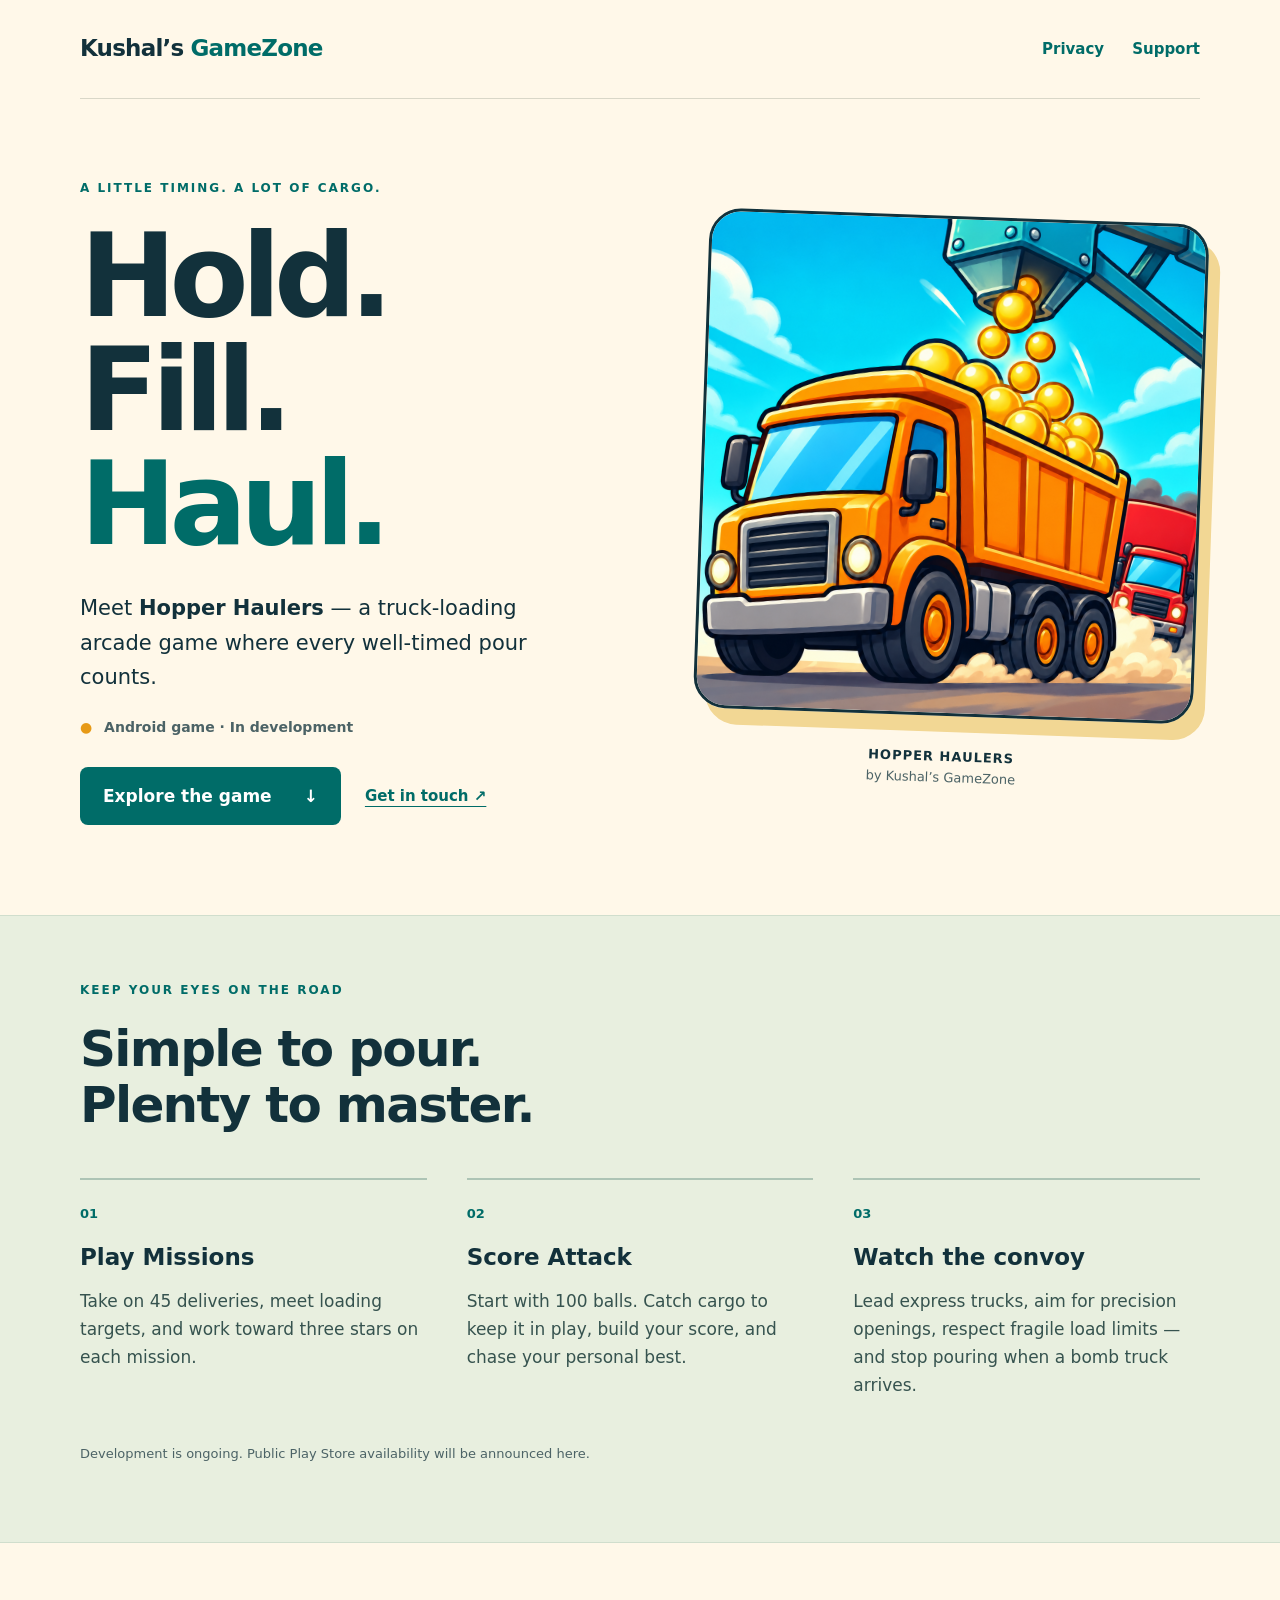
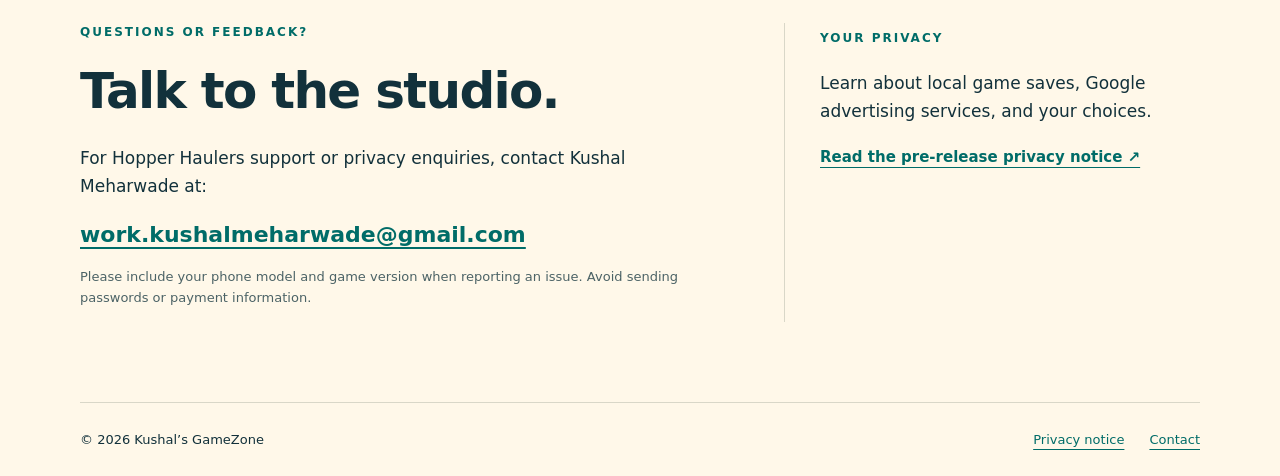
==== index.html @ 3ba084a1 "Publish studio website, pre-release privacy notice and app-ads.txt" ====
<!doctype html>
<html lang="en">
<head>
  <meta charset="utf-8"><meta name="viewport" content="width=device-width, initial-scale=1">
  <title>Kushal’s GameZone · Hopper Haulers</title>
  <meta name="description" content="Hopper Haulers by Kushal’s GameZone. Time your pour, load the trucks, and keep the cargo moving. Official game information, support and privacy.">
  <link rel="stylesheet" href="styles.css"><link rel="icon" href="hopper-haulers.png">
</head>
<body>
  <a class="skip" href="#main">Skip to content</a>
  <header class="site-header wrap"><a class="brand" href="./">Kushal’s <span>GameZone</span></a><nav aria-label="Main navigation"><a href="privacy.html">Privacy</a><a href="#support">Support</a></nav></header>
  <main id="main">
    <section class="hero wrap">
      <div><p class="eyebrow">A little timing. A lot of cargo.</p><h1>Hold.<br>Fill.<br><span>Haul.</span></h1><p class="intro">Meet <strong>Hopper Haulers</strong> — a truck-loading arcade game where every well-timed pour counts.</p><p class="release"><span aria-hidden="true">●</span> Android game · In development</p><div class="actions"><a class="button" href="#game">Explore the game <span aria-hidden="true">↓</span></a><a class="text-link" href="#support">Get in touch ↗</a></div></div>
      <figure class="game-art"><img src="hopper-haulers.png" width="1024" height="1024" alt="Hopper Haulers illustrated game icon"><figcaption>HOPPER HAULERS <span>by Kushal’s GameZone</span></figcaption></figure>
    </section>
    <section id="game" class="game-section"><div class="wrap"><p class="eyebrow">Keep your eyes on the road</p><h2>Simple to pour.<br>Plenty to master.</h2><div class="features"><article><span class="number">01</span><h3>Play Missions</h3><p>Take on 45 deliveries, meet loading targets, and work toward three stars on each mission.</p></article><article><span class="number">02</span><h3>Score Attack</h3><p>Start with 100 balls. Catch cargo to keep it in play, build your score, and chase your personal best.</p></article><article><span class="number">03</span><h3>Watch the convoy</h3><p>Lead express trucks, aim for precision openings, respect fragile load limits — and stop pouring when a bomb truck arrives.</p></article></div><p class="small">Development is ongoing. Public Play Store availability will be announced here.</p></div></section>
    <section id="support" class="support wrap"><div><p class="eyebrow">Questions or feedback?</p><h2>Talk to the studio.</h2><p>For Hopper Haulers support or privacy enquiries, contact Kushal Meharwade at:</p><a class="email" href="mailto:work.kushalmeharwade@gmail.com">work.kushalmeharwade@gmail.com</a><p class="small">Please include your phone model and game version when reporting an issue. Avoid sending passwords or payment information.</p></div><aside><p class="eyebrow">Your privacy</p><p>Learn about local game saves, Google advertising services, and your choices.</p><a class="text-link" href="privacy.html">Read the pre-release privacy notice ↗</a></aside></section>
  </main>
  <footer class="site-footer wrap"><span>© 2026 Kushal’s GameZone</span><a href="privacy.html">Privacy notice</a><a href="mailto:work.kushalmeharwade@gmail.com">Contact</a></footer>
</body>
</html>
---- styles.css ----
:root{--paper:#fff8e9;--ink:#12313b;--teal:#006c68;--orange:#e79a16;--line:#d9d7c8;--muted:#4c6366}*{box-sizing:border-box}html{scroll-behavior:smooth;scroll-padding-top:24px}body{margin:0;background:var(--paper);color:var(--ink);font:17px/1.65 system-ui,-apple-system,BlinkMacSystemFont,"Segoe UI",sans-serif}a{color:var(--teal);text-underline-offset:5px}a:focus-visible{outline:3px solid var(--orange);outline-offset:6px}.wrap{width:min(1120px,calc(100% - 64px));margin-inline:auto}.skip{position:absolute;left:16px;top:-90px;z-index:5;background:white;padding:12px}.skip:focus{top:12px}.site-header{display:flex;align-items:center;justify-content:space-between;padding-block:30px;border-bottom:1px solid var(--line);gap:24px}.brand{text-decoration:none;font-size:23px;font-weight:850;color:var(--ink);letter-spacing:-.8px}.brand span{color:var(--teal)}nav{display:flex;gap:28px}nav a{font-size:15px;text-decoration:none;font-weight:650}.hero{display:grid;grid-template-columns:1.1fr 1fr;align-items:center;gap:70px;padding-block:80px 90px}.eyebrow{color:var(--teal);text-transform:uppercase;letter-spacing:2px;font-size:12px;font-weight:800;margin:0 0 20px}h1{font-size:clamp(70px,9vw,122px);line-height:.99;letter-spacing:-7px;margin:0 0 30px;font-weight:900}h1 span{color:var(--teal)}.intro{font-size:21px;max-width:450px}.release{font-size:14px;font-weight:650;color:var(--muted)}.release span{color:var(--orange);margin-right:7px}.actions{display:flex;align-items:center;gap:24px;flex-wrap:wrap;margin-top:28px}.button{display:inline-flex;gap:32px;align-items:center;background:var(--teal);color:white;padding:15px 23px;border-radius:8px;text-decoration:none;font-weight:700}.button:hover{background:#00524f}.text-link{font-weight:700;font-size:15px}.game-art{margin:0;transform:rotate(2deg)}.game-art img{width:100%;height:auto;display:block;border-radius:32px;box-shadow:12px 16px 0 #f2d794;border:3px solid var(--ink)}figcaption{padding-top:30px;font-size:13px;font-weight:850;letter-spacing:1px;text-align:center}figcaption span{display:block;font-weight:450;letter-spacing:0;color:var(--muted)}.game-section{background:#e8efdf;border-block:1px solid #d0decd;padding-block:65px}h2{font-size:clamp(32px,4.5vw,50px);line-height:1.13;letter-spacing:-1.7px;margin:0 0 24px}.features{display:grid;grid-template-columns:repeat(3,1fr);gap:40px;margin-block:44px}.features article{border-top:2px solid #adc4b5;padding-top:18px}.number{color:var(--teal);font-size:13px;font-weight:800}h3{font-size:23px;margin:13px 0 10px}.features p{margin:0;color:#36534f}.small{font-size:13px;color:var(--muted);max-width:650px}.support{display:grid;grid-template-columns:1.5fr 1fr;gap:80px;padding-block:80px}.email{font-size:clamp(15px,2.2vw,22px);font-weight:750;overflow-wrap:anywhere}.support aside{border-left:1px solid var(--line);padding-left:35px;padding-top:6px}.site-footer{border-top:1px solid var(--line);display:flex;gap:25px;align-items:center;padding-block:26px;font-size:13px;flex-wrap:wrap}.site-footer span{margin-right:auto}.policy{max-width:800px;margin:55px auto 80px}.policy h1{font-size:clamp(38px,6vw,64px);letter-spacing:-2.5px;line-height:1.08}.policy h2{font-size:25px;letter-spacing:-.6px;margin:38px 0 12px}.policy p,.policy li{color:#334e54}.notice{background:#fff0c9;border-left:4px solid var(--orange);padding:18px 22px;margin:25px 0}.policy ul{padding-left:24px}.policy .meta{font-size:14px;color:var(--muted)}@media(max-width:760px){.wrap{width:calc(100% - 36px)}.site-header{padding-block:20px;gap:14px}.brand{font-size:19px}nav{gap:17px}.hero{grid-template-columns:1fr;gap:45px;padding-block:44px 60px}h1{letter-spacing:-4px;font-size:84px}.game-art{width:min(90%,400px);margin-inline:auto}.features{grid-template-columns:1fr;gap:28px}.support{grid-template-columns:1fr;gap:32px;padding-block:55px}.support aside{border-left:0;border-top:1px solid var(--line);padding:25px 0 0}.game-section{padding-block:45px}.policy{margin-block:36px 55px}.policy h1{letter-spacing:-1.5px}.site-footer{gap:16px}}@media(prefers-reduced-motion:reduce){html{scroll-behavior:auto}}
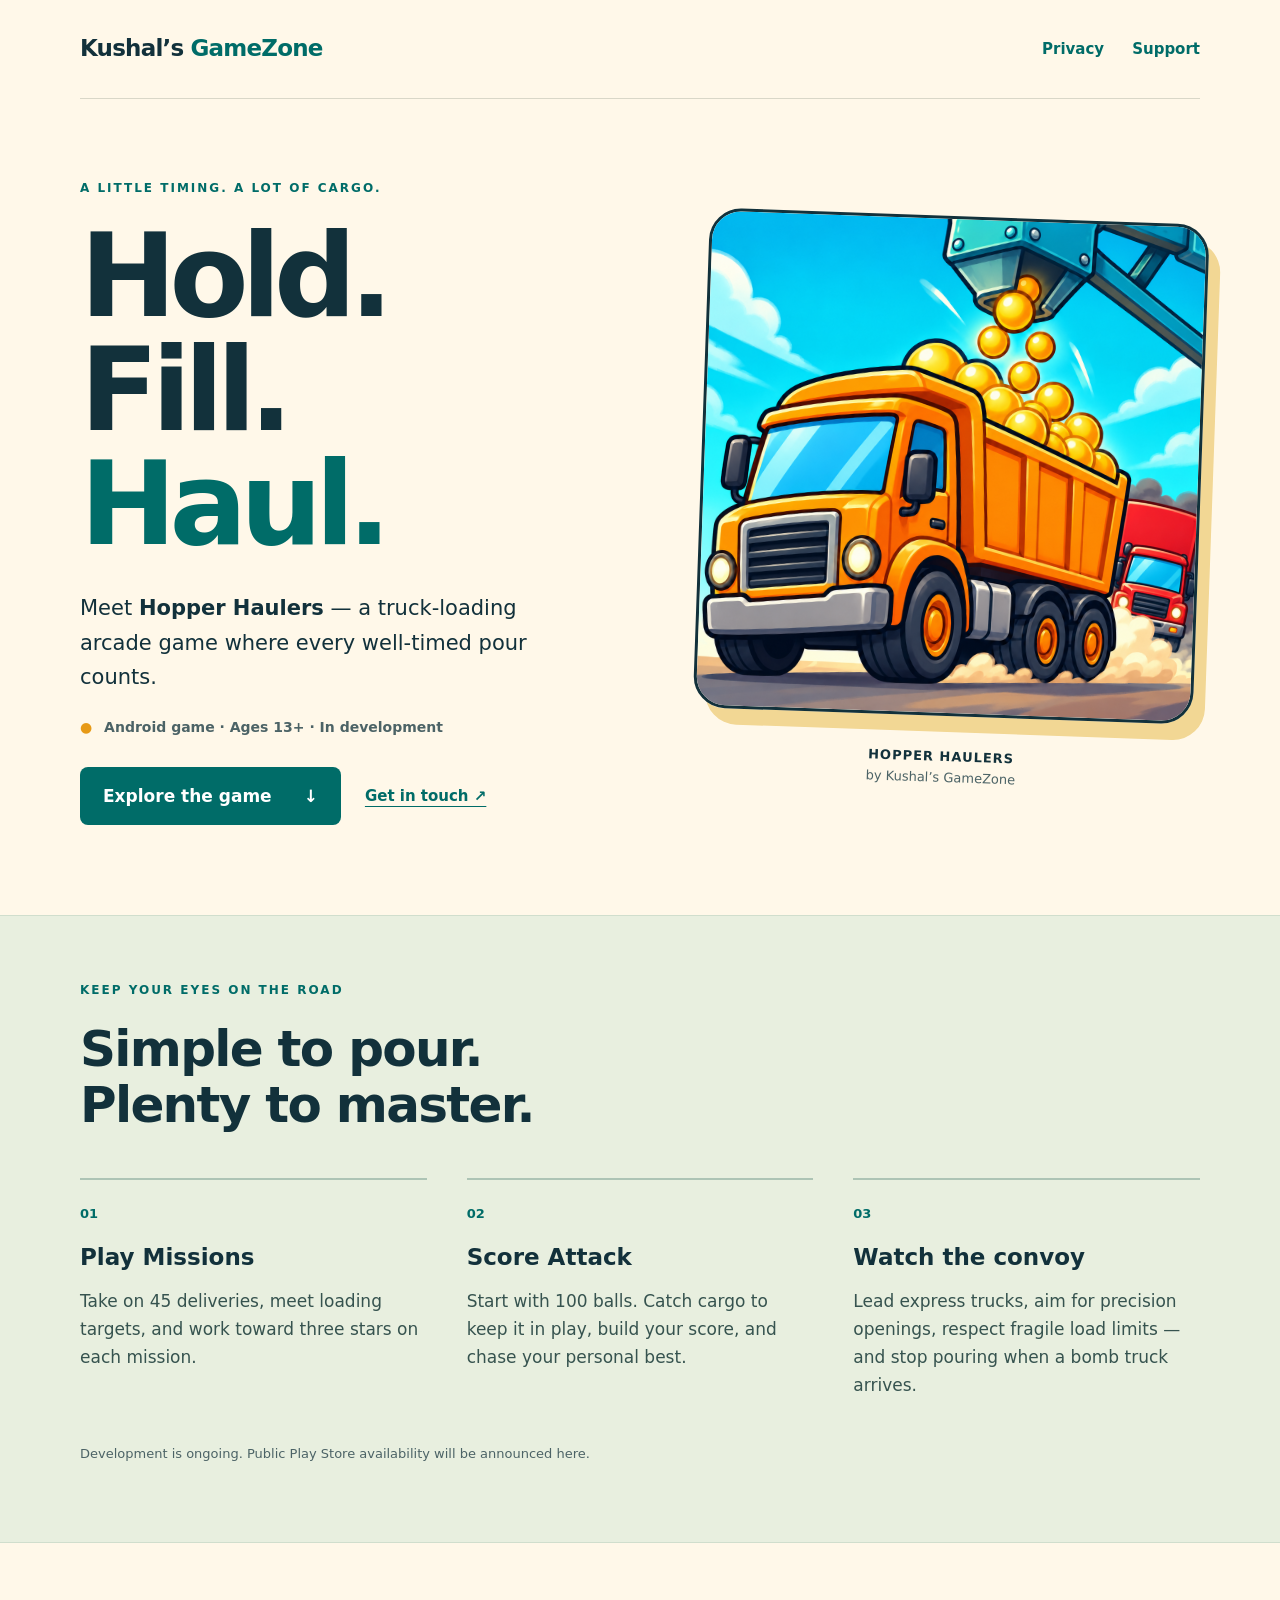
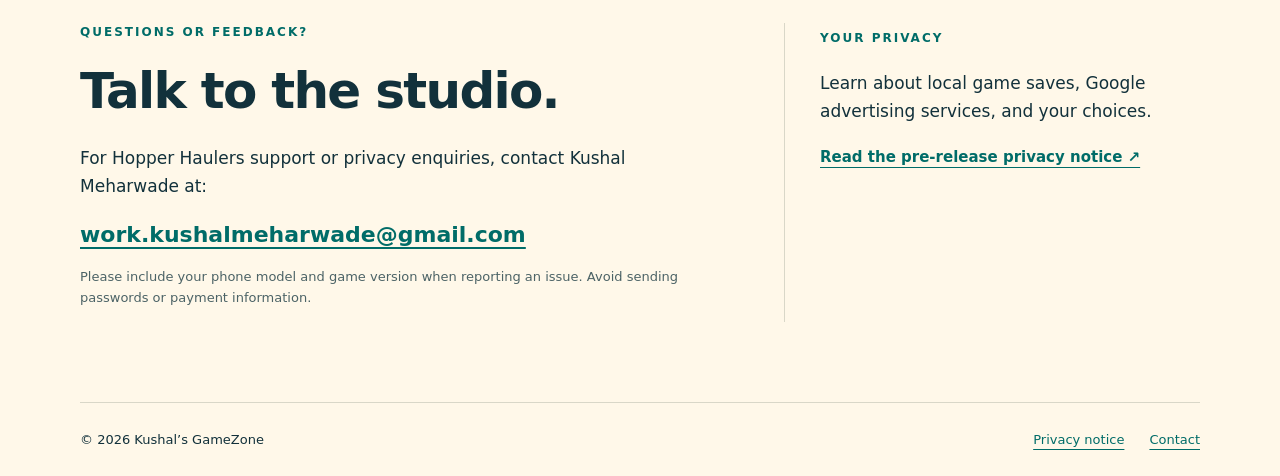
==== commit c3c0b43b: "Align Hopper Haulers audience and privacy notice with 13+ positioning" ====
--- a/index.html
+++ b/index.html
@@ -11,7 +11,7 @@
   <header class="site-header wrap"><a class="brand" href="./">Kushal’s <span>GameZone</span></a><nav aria-label="Main navigation"><a href="privacy.html">Privacy</a><a href="#support">Support</a></nav></header>
   <main id="main">
     <section class="hero wrap">
-      <div><p class="eyebrow">A little timing. A lot of cargo.</p><h1>Hold.<br>Fill.<br><span>Haul.</span></h1><p class="intro">Meet <strong>Hopper Haulers</strong> — a truck-loading arcade game where every well-timed pour counts.</p><p class="release"><span aria-hidden="true">●</span> Android game · In development</p><div class="actions"><a class="button" href="#game">Explore the game <span aria-hidden="true">↓</span></a><a class="text-link" href="#support">Get in touch ↗</a></div></div>
+      <div><p class="eyebrow">A little timing. A lot of cargo.</p><h1>Hold.<br>Fill.<br><span>Haul.</span></h1><p class="intro">Meet <strong>Hopper Haulers</strong> — a truck-loading arcade game where every well-timed pour counts.</p><p class="release"><span aria-hidden="true">●</span> Android game · Ages 13+ · In development</p><div class="actions"><a class="button" href="#game">Explore the game <span aria-hidden="true">↓</span></a><a class="text-link" href="#support">Get in touch ↗</a></div></div>
       <figure class="game-art"><img src="hopper-haulers.png" width="1024" height="1024" alt="Hopper Haulers illustrated game icon"><figcaption>HOPPER HAULERS <span>by Kushal’s GameZone</span></figcaption></figure>
     </section>
     <section id="game" class="game-section"><div class="wrap"><p class="eyebrow">Keep your eyes on the road</p><h2>Simple to pour.<br>Plenty to master.</h2><div class="features"><article><span class="number">01</span><h3>Play Missions</h3><p>Take on 45 deliveries, meet loading targets, and work toward three stars on each mission.</p></article><article><span class="number">02</span><h3>Score Attack</h3><p>Start with 100 balls. Catch cargo to keep it in play, build your score, and chase your personal best.</p></article><article><span class="number">03</span><h3>Watch the convoy</h3><p>Lead express trucks, aim for precision openings, respect fragile load limits — and stop pouring when a bomb truck arrives.</p></article></div><p class="small">Development is ongoing. Public Play Store availability will be announced here.</p></div></section>
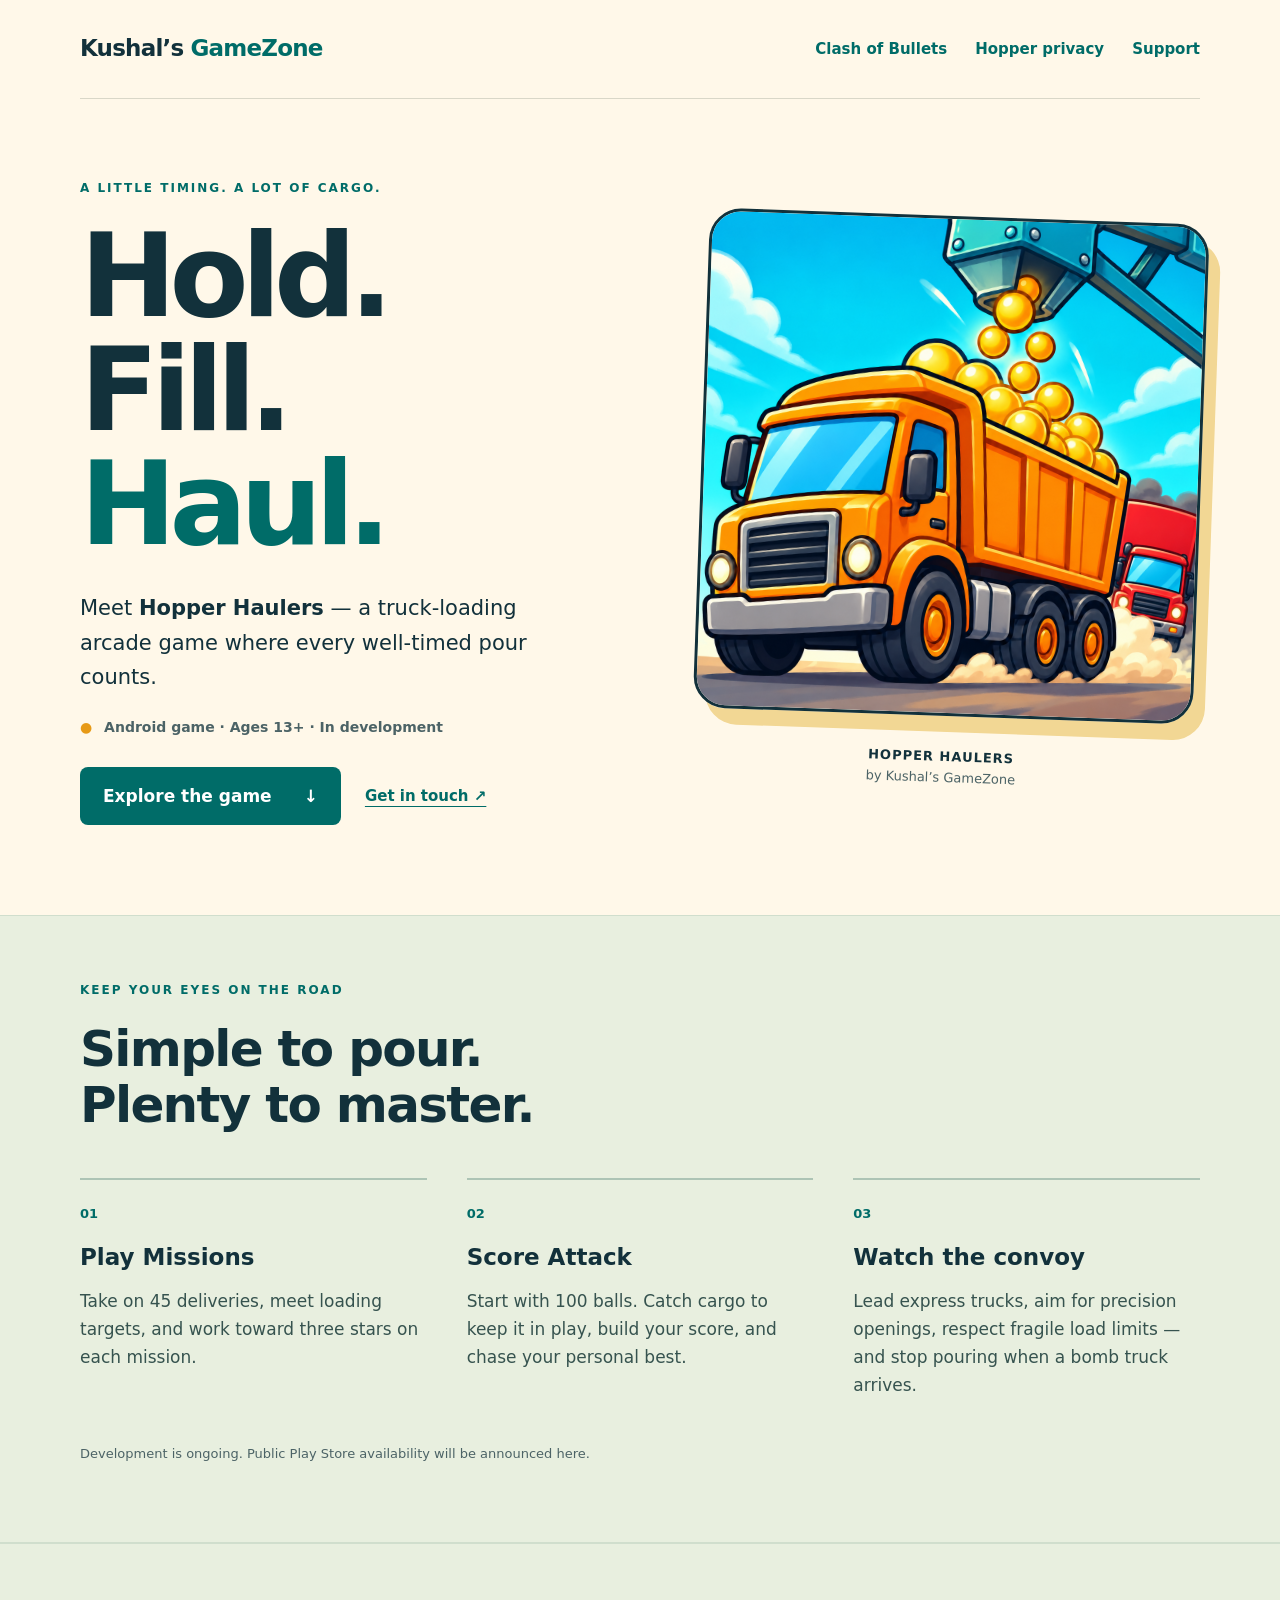
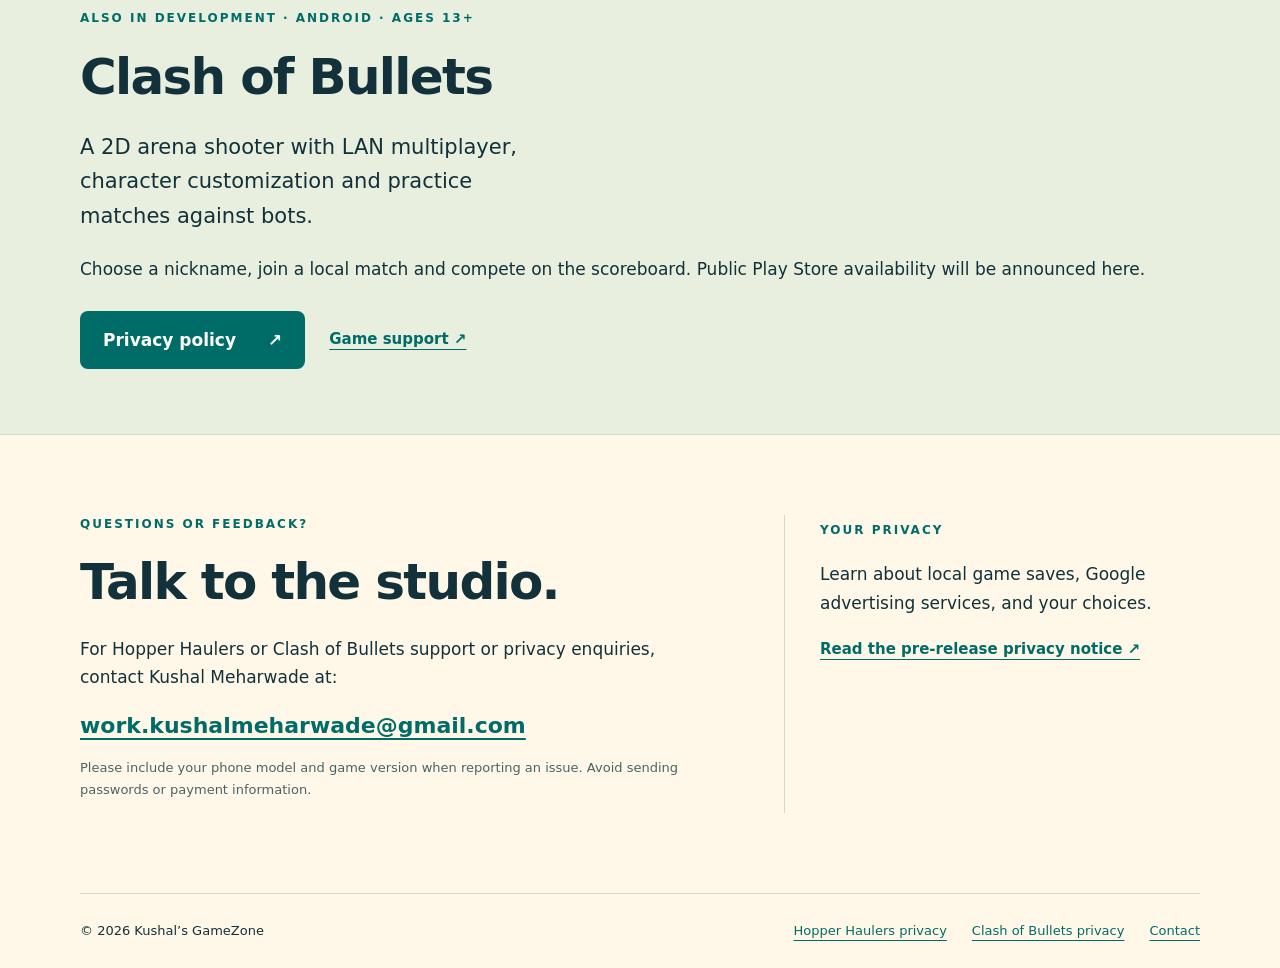
==== commit 3cbe206b: "Add Clash of Bullets information and privacy links" ====
--- a/index.html
+++ b/index.html
@@ -2,21 +2,22 @@
 <html lang="en">
 <head>
   <meta charset="utf-8"><meta name="viewport" content="width=device-width, initial-scale=1">
-  <title>Kushal’s GameZone · Hopper Haulers</title>
-  <meta name="description" content="Hopper Haulers by Kushal’s GameZone. Time your pour, load the trucks, and keep the cargo moving. Official game information, support and privacy.">
+  <title>Kushal’s GameZone · Hopper Haulers &amp; Clash of Bullets</title>
+  <meta name="description" content="Hopper Haulers and Clash of Bullets by Kushal’s GameZone. Official Android game information, support and privacy policies.">
   <link rel="stylesheet" href="styles.css"><link rel="icon" href="hopper-haulers.png">
 </head>
 <body>
   <a class="skip" href="#main">Skip to content</a>
-  <header class="site-header wrap"><a class="brand" href="./">Kushal’s <span>GameZone</span></a><nav aria-label="Main navigation"><a href="privacy.html">Privacy</a><a href="#support">Support</a></nav></header>
+  <header class="site-header wrap"><a class="brand" href="./">Kushal’s <span>GameZone</span></a><nav aria-label="Main navigation"><a href="#clash-of-bullets">Clash of Bullets</a><a href="privacy.html">Hopper privacy</a><a href="#support">Support</a></nav></header>
   <main id="main">
     <section class="hero wrap">
       <div><p class="eyebrow">A little timing. A lot of cargo.</p><h1>Hold.<br>Fill.<br><span>Haul.</span></h1><p class="intro">Meet <strong>Hopper Haulers</strong> — a truck-loading arcade game where every well-timed pour counts.</p><p class="release"><span aria-hidden="true">●</span> Android game · Ages 13+ · In development</p><div class="actions"><a class="button" href="#game">Explore the game <span aria-hidden="true">↓</span></a><a class="text-link" href="#support">Get in touch ↗</a></div></div>
       <figure class="game-art"><img src="hopper-haulers.png" width="1024" height="1024" alt="Hopper Haulers illustrated game icon"><figcaption>HOPPER HAULERS <span>by Kushal’s GameZone</span></figcaption></figure>
     </section>
     <section id="game" class="game-section"><div class="wrap"><p class="eyebrow">Keep your eyes on the road</p><h2>Simple to pour.<br>Plenty to master.</h2><div class="features"><article><span class="number">01</span><h3>Play Missions</h3><p>Take on 45 deliveries, meet loading targets, and work toward three stars on each mission.</p></article><article><span class="number">02</span><h3>Score Attack</h3><p>Start with 100 balls. Catch cargo to keep it in play, build your score, and chase your personal best.</p></article><article><span class="number">03</span><h3>Watch the convoy</h3><p>Lead express trucks, aim for precision openings, respect fragile load limits — and stop pouring when a bomb truck arrives.</p></article></div><p class="small">Development is ongoing. Public Play Store availability will be announced here.</p></div></section>
-    <section id="support" class="support wrap"><div><p class="eyebrow">Questions or feedback?</p><h2>Talk to the studio.</h2><p>For Hopper Haulers support or privacy enquiries, contact Kushal Meharwade at:</p><a class="email" href="mailto:work.kushalmeharwade@gmail.com">work.kushalmeharwade@gmail.com</a><p class="small">Please include your phone model and game version when reporting an issue. Avoid sending passwords or payment information.</p></div><aside><p class="eyebrow">Your privacy</p><p>Learn about local game saves, Google advertising services, and your choices.</p><a class="text-link" href="privacy.html">Read the pre-release privacy notice ↗</a></aside></section>
+    <section id="clash-of-bullets" class="game-section"><div class="wrap"><p class="eyebrow">Also in development · Android · Ages 13+</p><h2>Clash of Bullets</h2><p class="intro">A 2D arena shooter with LAN multiplayer, character customization and practice matches against bots.</p><p>Choose a nickname, join a local match and compete on the scoreboard. Public Play Store availability will be announced here.</p><div class="actions"><a class="button" href="clash-of-bullets/privacy-policy.html">Privacy policy <span aria-hidden="true">↗</span></a><a class="text-link" href="#support">Game support ↗</a></div></div></section>
+    <section id="support" class="support wrap"><div><p class="eyebrow">Questions or feedback?</p><h2>Talk to the studio.</h2><p>For Hopper Haulers or Clash of Bullets support or privacy enquiries, contact Kushal Meharwade at:</p><a class="email" href="mailto:work.kushalmeharwade@gmail.com">work.kushalmeharwade@gmail.com</a><p class="small">Please include your phone model and game version when reporting an issue. Avoid sending passwords or payment information.</p></div><aside><p class="eyebrow">Your privacy</p><p>Learn about local game saves, Google advertising services, and your choices.</p><a class="text-link" href="privacy.html">Read the pre-release privacy notice ↗</a></aside></section>
   </main>
-  <footer class="site-footer wrap"><span>© 2026 Kushal’s GameZone</span><a href="privacy.html">Privacy notice</a><a href="mailto:work.kushalmeharwade@gmail.com">Contact</a></footer>
+  <footer class="site-footer wrap"><span>© 2026 Kushal’s GameZone</span><a href="privacy.html">Hopper Haulers privacy</a><a href="clash-of-bullets/privacy-policy.html">Clash of Bullets privacy</a><a href="mailto:work.kushalmeharwade@gmail.com">Contact</a></footer>
 </body>
 </html>
